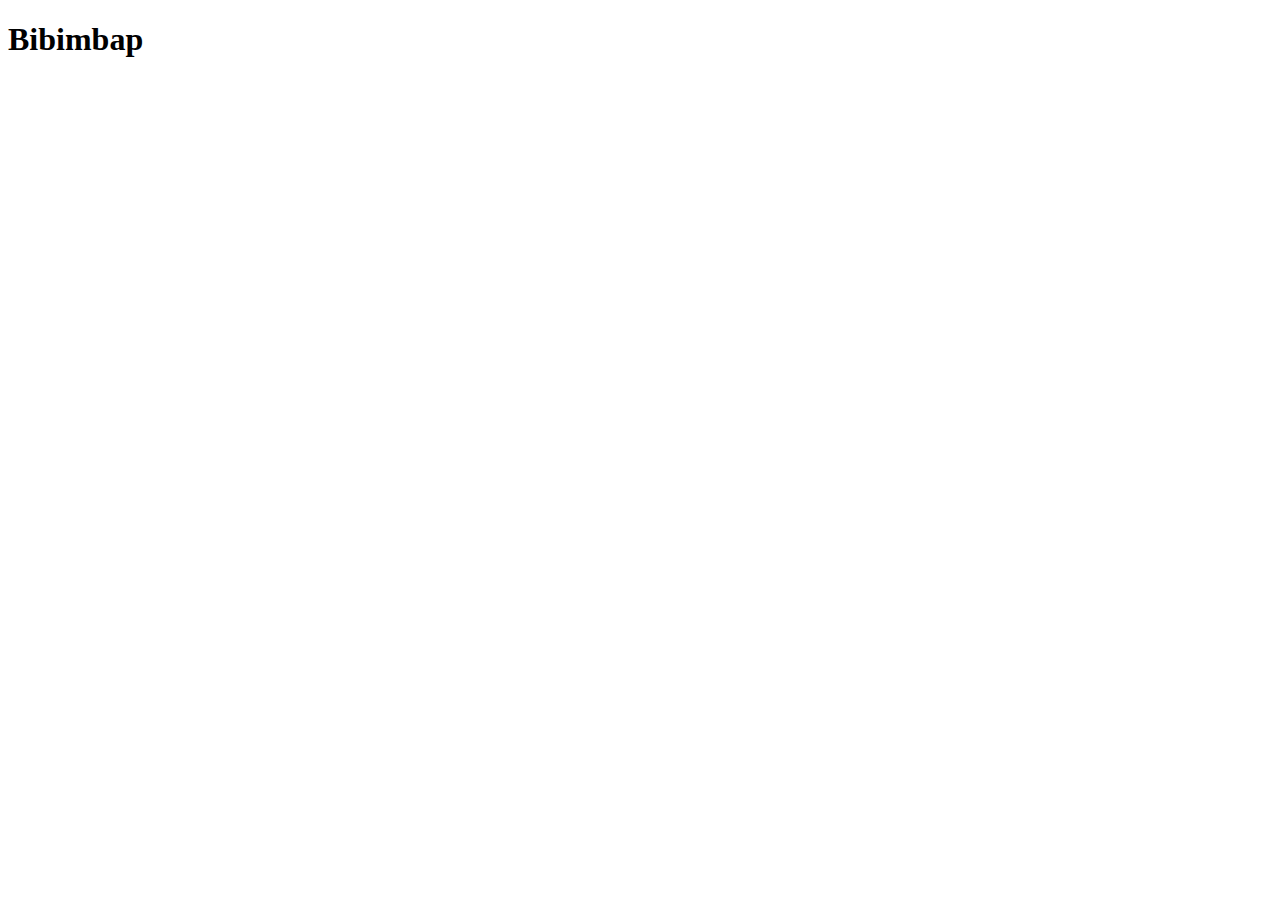
==== recipes/bibimbap.html @ 372607a2 "Added recipes directory, bibimbap html, link in index" ====
<!DOCTYPE html>
<html lang="en">
<head>
    <meta charset="UTF-8">
    <meta name="viewport" content="width=device-width, initial-scale=1.0">
    <title>Odin Recipes</title>
</head>
<body>
    <h1>Bibimbap</h1>
</body>
</html>
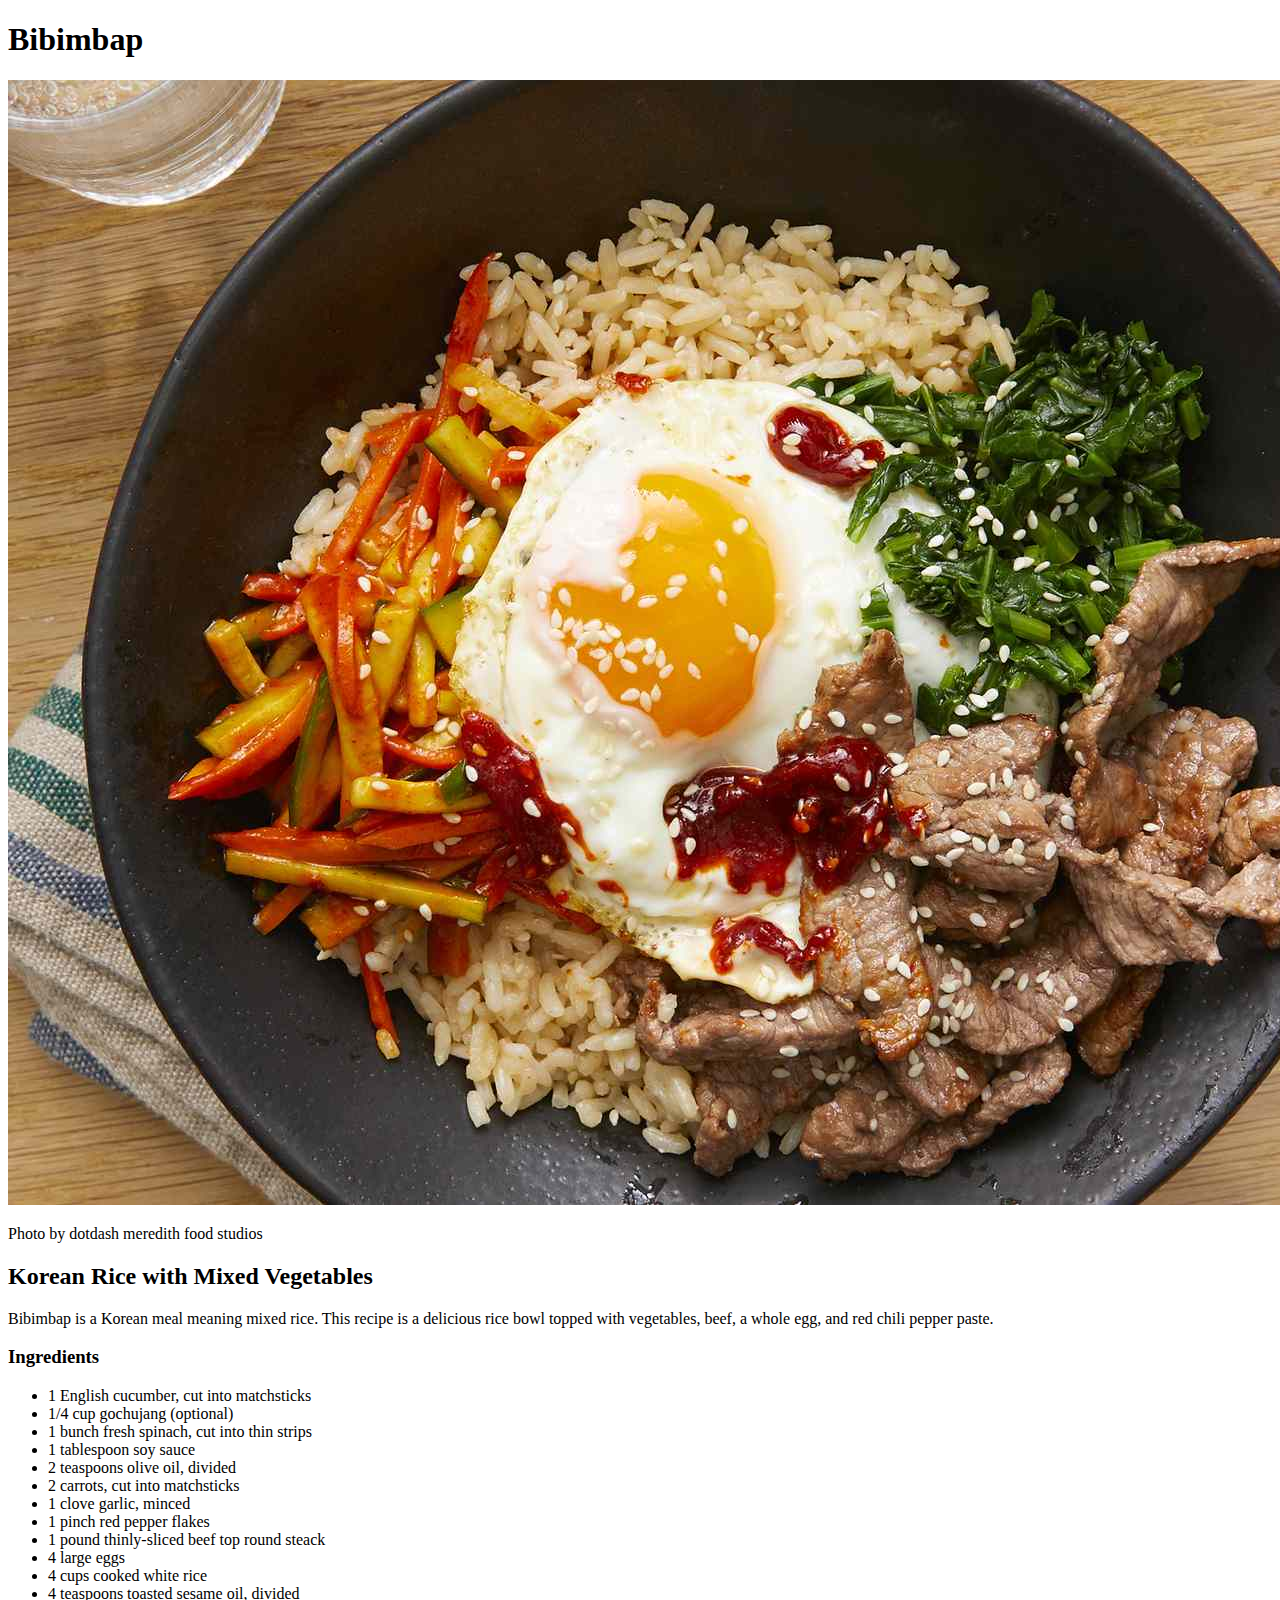
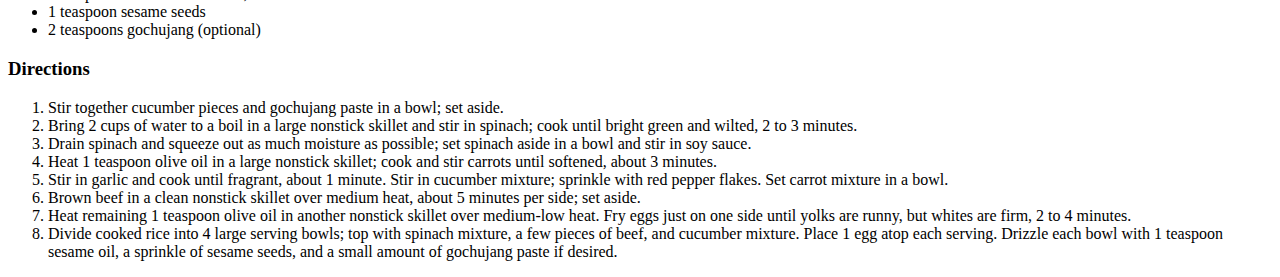
==== commit 26f91179: "Added content to bibimbap html file" ====
--- a/recipes/bibimbap.html
+++ b/recipes/bibimbap.html
@@ -7,5 +7,37 @@
 </head>
 <body>
     <h1>Bibimbap</h1>
+    <img src="../images/bibimbap.jpg" alt="Bibimbap" height="1125" width="1500">
+    <p>Photo by dotdash meredith food studios</p>
+    <h2>Korean Rice with Mixed Vegetables</h2>
+    <p>Bibimbap is a Korean meal meaning mixed rice. This recipe is a delicious rice bowl topped with vegetables, beef, a whole egg, and red chili pepper paste.</p>
+    <h3>Ingredients</h3>
+    <ul>
+        <li>1 English cucumber, cut into matchsticks</li>
+        <li>1/4 cup gochujang (optional)</li>
+        <li>1 bunch fresh spinach, cut into thin strips</li>
+        <li>1 tablespoon soy sauce</li>
+        <li>2 teaspoons olive oil, divided</li>
+        <li>2 carrots, cut into matchsticks</li>
+        <li>1 clove garlic, minced</li>
+        <li>1 pinch red pepper flakes</li>
+        <li>1 pound thinly-sliced beef top round steack</li>
+        <li>4 large eggs</li>
+        <li>4 cups cooked white rice</li>
+        <li>4 teaspoons toasted sesame oil, divided</li>
+        <li>1 teaspoon sesame seeds</li>
+        <li>2 teaspoons gochujang (optional)</li>
+    </ul>
+    <h3>Directions</h3>
+    <ol>
+        <li>Stir together cucumber pieces and gochujang paste in a bowl; set aside.</li>
+        <li>Bring 2 cups of water to a boil in a large nonstick skillet and stir in spinach; cook until bright green and wilted, 2 to 3 minutes.</li>
+        <li>Drain spinach and squeeze out as much moisture as possible; set spinach aside in a bowl and stir in soy sauce.</li>
+        <li>Heat 1 teaspoon olive oil in a large nonstick skillet; cook and stir carrots until softened, about 3 minutes.</li>
+        <li>Stir in garlic and cook until fragrant, about 1 minute. Stir in cucumber mixture; sprinkle with red pepper flakes. Set carrot mixture in a bowl.</li>
+        <li>Brown beef in a clean nonstick skillet over medium heat, about 5 minutes per side; set aside.</li>
+        <li>Heat remaining 1 teaspoon olive oil in another nonstick skillet over medium-low heat. Fry eggs just on one side until yolks are runny, but whites are firm, 2 to 4 minutes.</li>
+        <li>Divide cooked rice into 4 large serving bowls; top with spinach mixture, a few pieces of beef, and cucumber mixture. Place 1 egg atop each serving. Drizzle each bowl with 1 teaspoon sesame oil, a sprinkle of sesame seeds, and a small amount of gochujang paste if desired.</li>
+    </ol>
 </body>
 </html>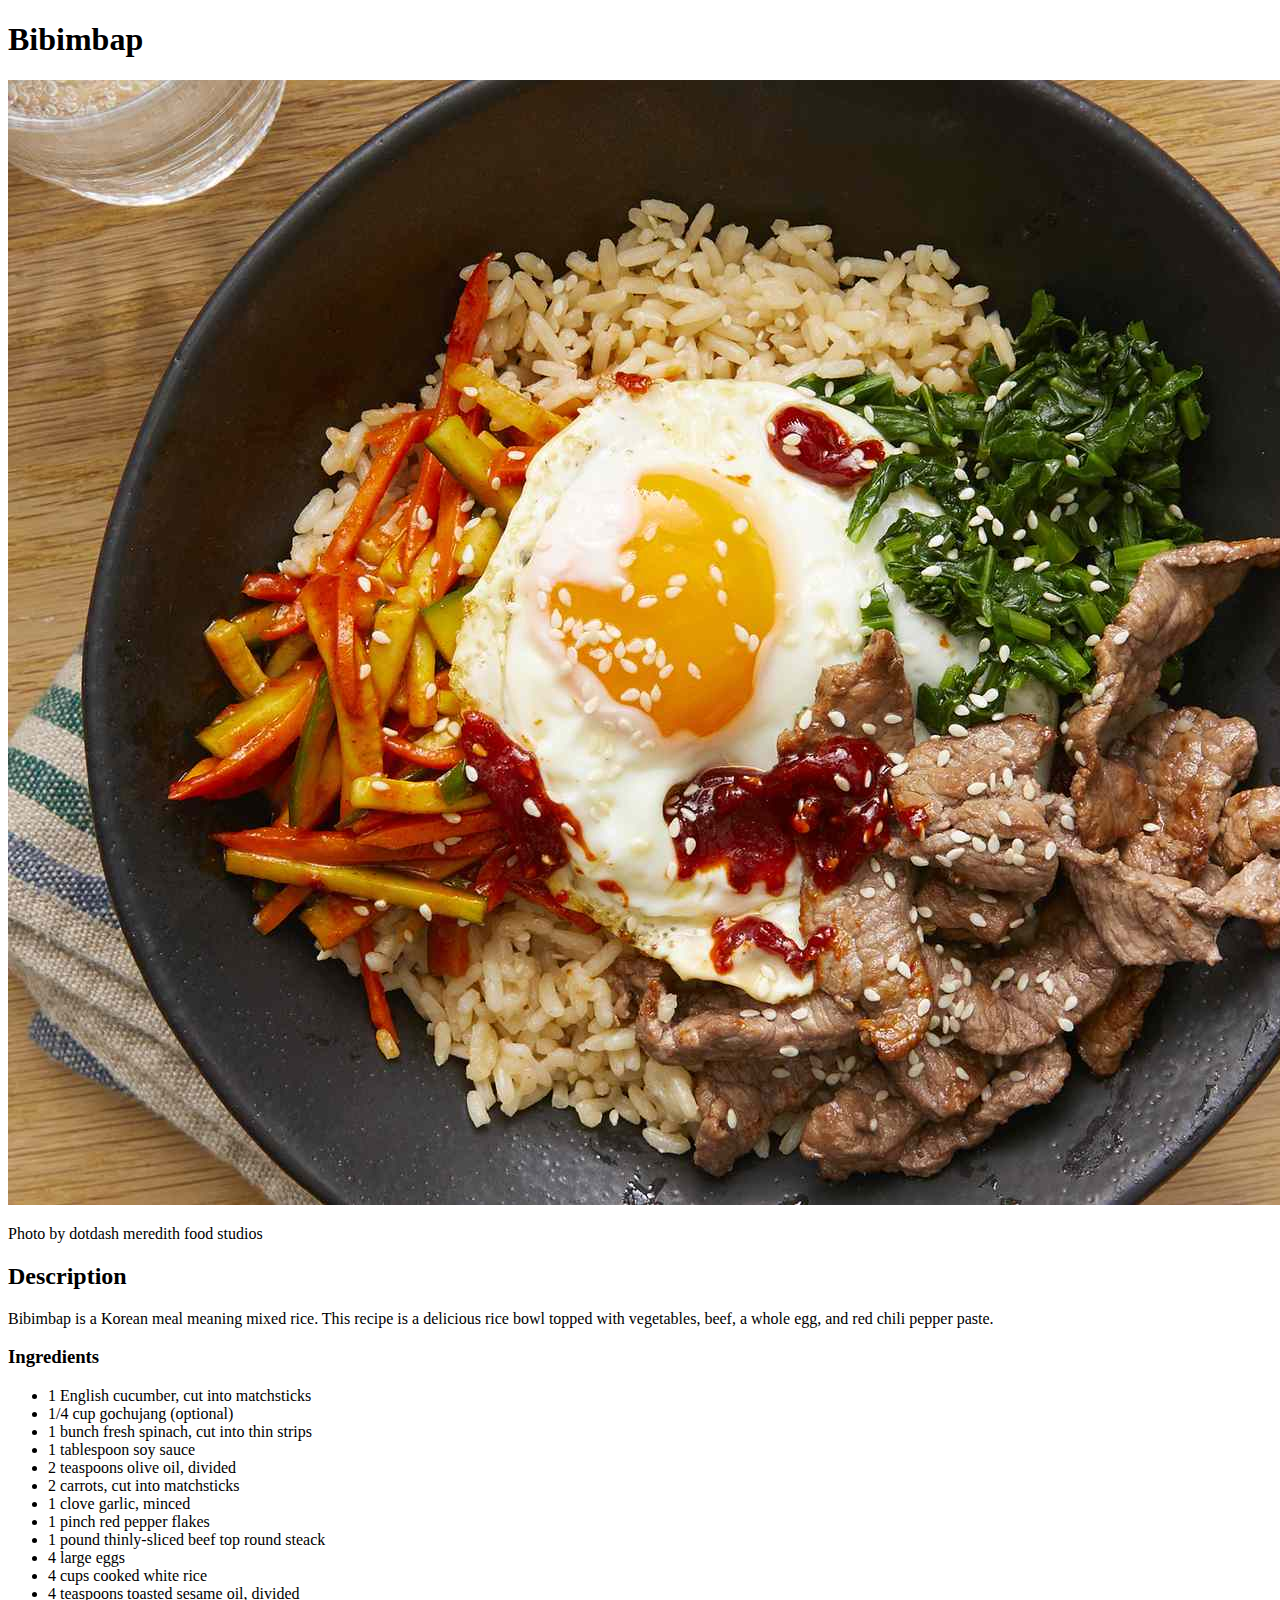
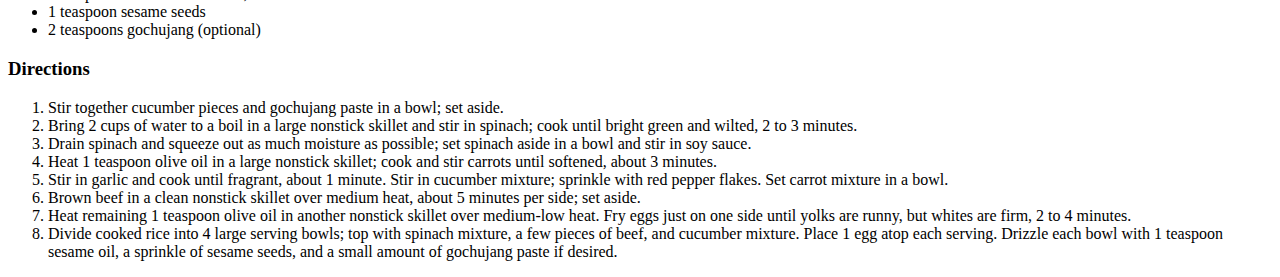
==== commit 285e6dcc: "Added top sirloin html file, added links in index, text changes" ====
--- a/recipes/bibimbap.html
+++ b/recipes/bibimbap.html
@@ -9,7 +9,7 @@
     <h1>Bibimbap</h1>
     <img src="../images/bibimbap.jpg" alt="Bibimbap" height="1125" width="1500">
     <p>Photo by dotdash meredith food studios</p>
-    <h2>Korean Rice with Mixed Vegetables</h2>
+    <h2>Description</h2>
     <p>Bibimbap is a Korean meal meaning mixed rice. This recipe is a delicious rice bowl topped with vegetables, beef, a whole egg, and red chili pepper paste.</p>
     <h3>Ingredients</h3>
     <ul>
